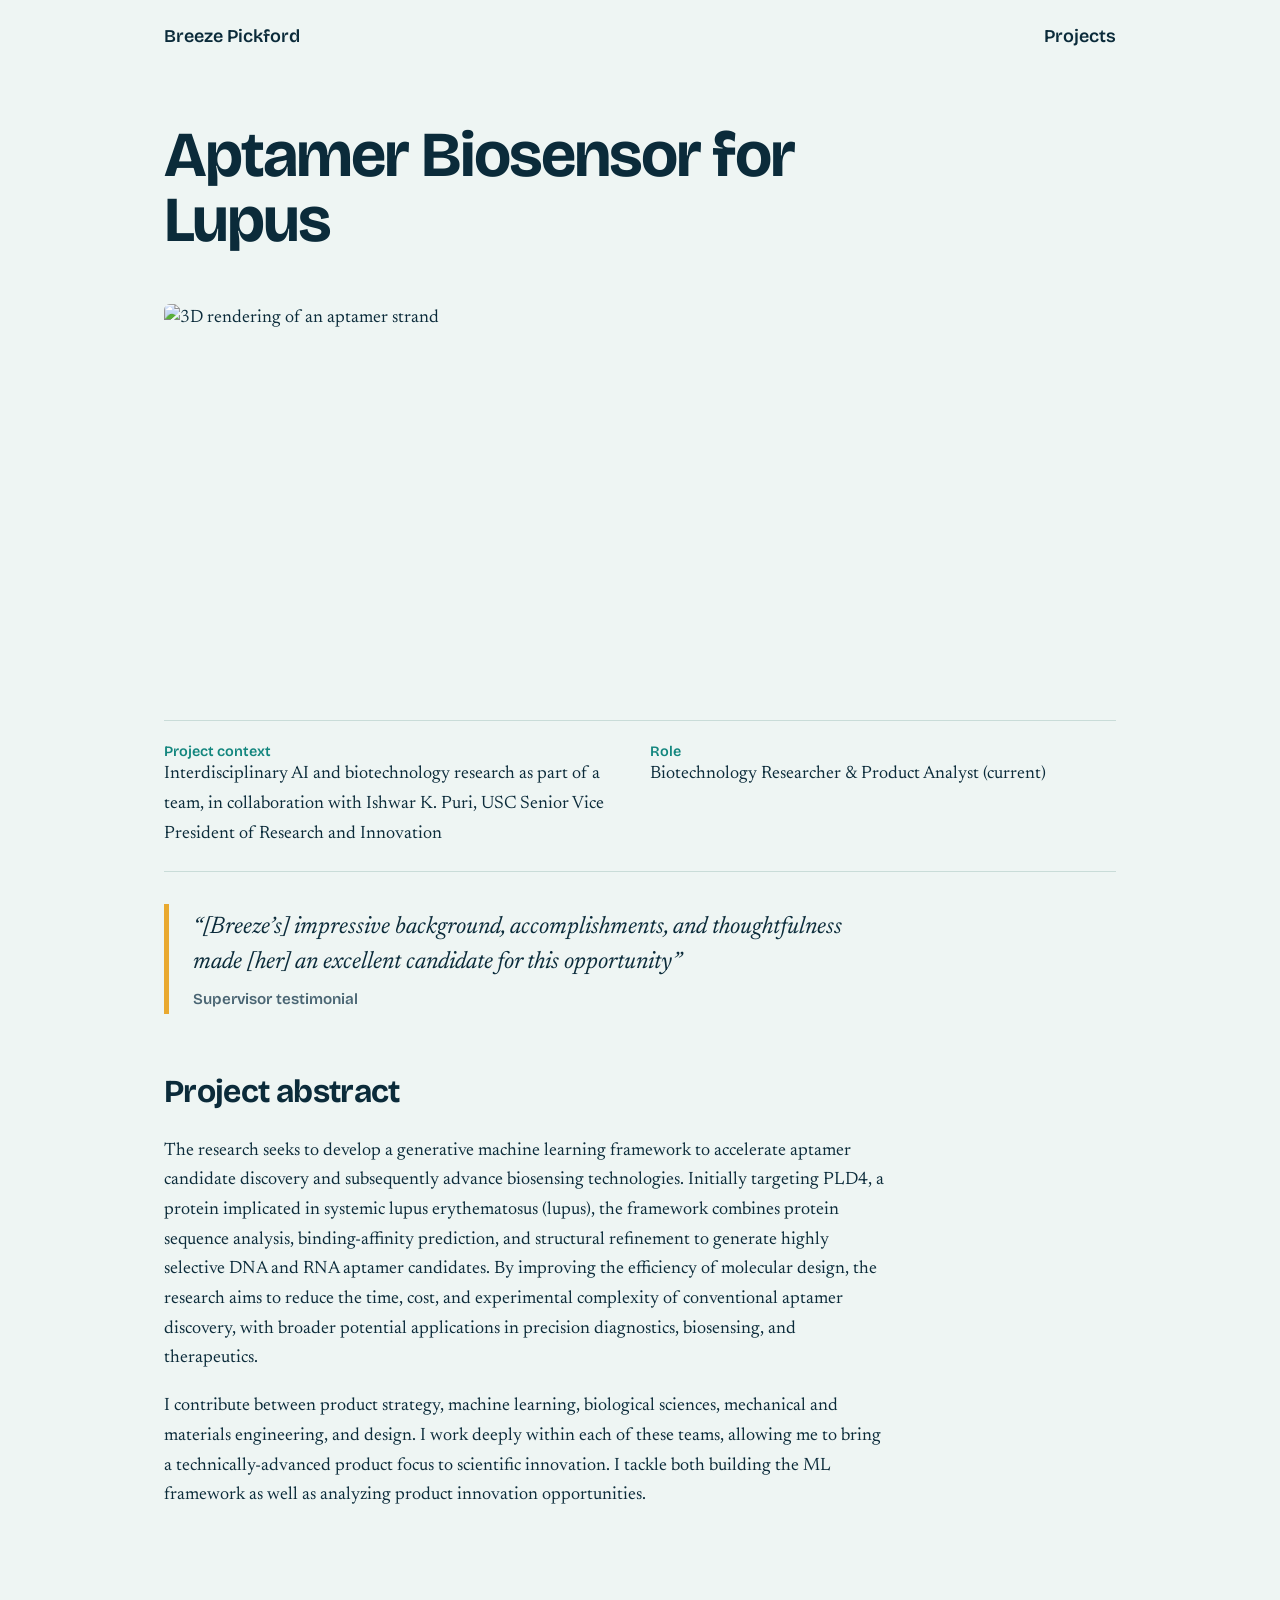
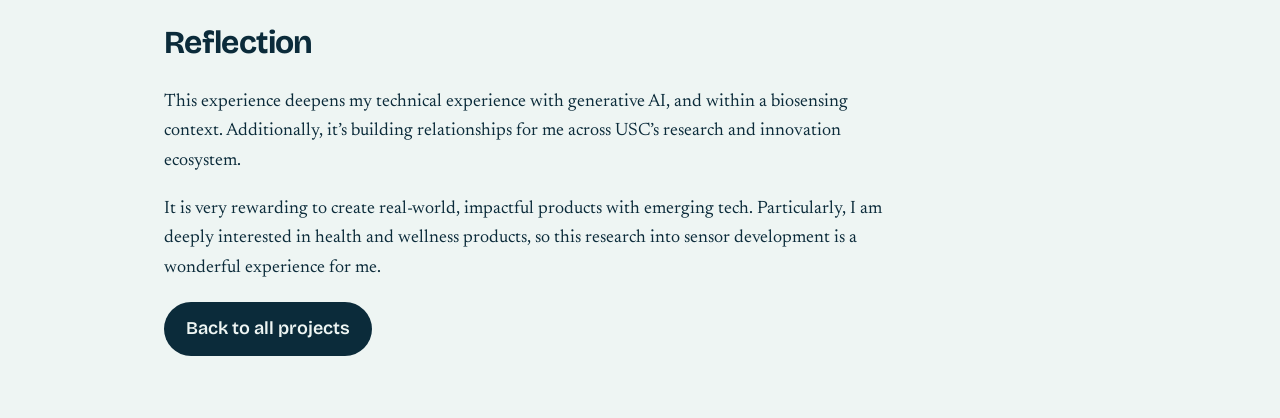
==== aptamer.html @ c0ec88a8 "Create aptamer.html" ====
<!DOCTYPE html>
<html lang="en"><head><meta charset="utf-8"><title>Aptamer Biosensor for Lupus — Breeze Pickford</title>
<meta name="viewport" content="width=device-width,initial-scale=1">
<meta name="description" content="Interdisciplinary AI and biotechnology research: a generative machine learning framework to accelerate aptamer discovery for biosensing, starting with a lupus-linked protein.">
<link rel="preconnect" href="https://fonts.googleapis.com"><link rel="preconnect" href="https://fonts.gstatic.com" crossorigin>
<link href="https://fonts.googleapis.com/css2?family=Bricolage+Grotesque:wght@500;600;800&family=Newsreader:ital,wght@0,400;0,600;1,400&display=swap" rel="stylesheet">
<link rel="stylesheet" href="style.css"></head><body>
<div class="wrap">
<nav class="nav"><a href="index.html">Breeze Pickford</a><span><a href="index.html#projects">Projects</a></span></nav>
<main>
<header class="phead"><h1>Aptamer Biosensor for Lupus</h1></header>
<figure class="banner"><img src="images/aptamer-banner.jpg" alt="3D rendering of an aptamer strand"></figure>

<div class="facts">
<div><b>Project context</b>Interdisciplinary AI and biotechnology research as part of a team, in collaboration with Ishwar K. Puri, USC Senior Vice President of Research and Innovation</div>
<div><b>Role</b>Biotechnology Researcher &amp; Product Analyst (current)</div></div>

<blockquote class="quote"><p>“[Breeze’s] impressive background, accomplishments, and thoughtfulness made [her] an excellent candidate for this opportunity”</p><cite>Supervisor testimonial</cite></blockquote>

<section class="sec"><h2>Project abstract</h2>
<p>The research seeks to develop a generative machine learning framework to accelerate aptamer candidate discovery and subsequently advance biosensing technologies. Initially targeting PLD4, a protein implicated in systemic lupus erythematosus (lupus), the framework combines protein sequence analysis, binding-affinity prediction, and structural refinement to generate highly selective DNA and RNA aptamer candidates. By improving the efficiency of molecular design, the research aims to reduce the time, cost, and experimental complexity of conventional aptamer discovery, with broader potential applications in precision diagnostics, biosensing, and therapeutics.</p>
<p>I contribute between product strategy, machine learning, biological sciences, mechanical and materials engineering, and design. I work deeply within each of these teams, allowing me to bring a technically-advanced product focus to scientific innovation. I tackle both building the ML framework as well as analyzing product innovation opportunities.</p></section>

<section class="sec"><h2>Reflection</h2>
<p>This experience deepens my technical experience with generative AI, and within a biosensing context. Additionally, it’s building relationships for me across USC’s research and innovation ecosystem.</p>
<p>It is very rewarding to create real-world, impactful products with emerging tech. Particularly, I am deeply interested in health and wellness products, so this research into sensor development is a wonderful experience for me.</p>
<p><a class="btn" href="index.html#projects">Back to all projects</a></p></section>
</main>
</div></body></html>
---- style.css ----
:root{--bg:#eef5f3;--ink:#0b2b3a;--mute:#4a6573;--card:#fff;--line:#c9dcd8;--sea:#13867e;--sun:#e9a92f}
@media(prefers-color-scheme:dark){:root{--bg:#08202c;--ink:#e6f1ee;--mute:#9bb5b9;--card:#0d2c3a;--line:#1e4352;--sea:#4cc5b9;--sun:#f2b441}}
*{box-sizing:border-box}html{scroll-behavior:smooth}
body{margin:0;background:var(--bg);color:var(--ink);font:18px/1.65 "Newsreader",Georgia,serif}
h1,h2,h3,.nav,.tag,.btn{font-family:"Bricolage Grotesque",system-ui,sans-serif}
a{color:var(--sea)}a:focus-visible,.card:focus-visible{outline:3px solid var(--sun);outline-offset:3px}
.wrap{max-width:1000px;margin:0 auto;padding:0 24px}
.nav{display:flex;justify-content:space-between;padding:22px 0;font-weight:600}
.nav a{color:var(--ink);text-decoration:none;margin-left:22px}.nav a:first-child{margin:0}
.hero{padding:56px 0 24px}
h1{font-size:clamp(2.6rem,7vw,5rem);line-height:1.02;letter-spacing:-.03em;margin:0 0 20px;max-width:14ch}
.lede{font-size:1.3rem;max-width:56ch;color:var(--mute)}
.wave{width:100%;height:90px;margin-top:28px}
.wave path{fill:none;stroke:var(--sea);stroke-width:3;stroke-linecap:round;stroke-dasharray:1600;stroke-dashoffset:1600;animation:draw 2.6s ease-out forwards}
@keyframes draw{to{stroke-dashoffset:0}}
@media(prefers-reduced-motion:reduce){.wave path{animation:none;stroke-dashoffset:0}}
.about{display:grid;grid-template-columns:1fr 1fr;gap:40px;padding:48px 0;border-top:1px solid var(--line)}
.about p{margin:0 0 1em}
h2{font-size:2rem;letter-spacing:-.02em;margin:0 0 20px}
.projects{padding:48px 0 80px;border-top:1px solid var(--line)}
.grid{display:grid;grid-template-columns:repeat(auto-fit,minmax(280px,1fr));gap:20px}
.card{display:block;background:var(--card);border:1px solid var(--line);border-radius:6px;padding:26px;color:inherit;text-decoration:none;transition:transform .2s,border-color .2s}
.card:hover{transform:translateY(-3px);border-color:var(--sea)}
.card h3{font-size:1.4rem;margin:0 0 8px;line-height:1.2}.card p{margin:0 0 14px;color:var(--mute);font-size:1rem}
.tag{font-size:.85rem;color:var(--sea);font-weight:600}
.pill{display:inline-block;border:1px solid var(--line);border-radius:99px;padding:2px 12px;margin:0 6px 8px 0;font:600 .85rem "Bricolage Grotesque",sans-serif}
.ph{background:color-mix(in srgb,var(--sun) 30%,transparent);padding:0 4px;border-radius:3px}
.phead{padding:48px 0 32px}.phead h1{max-width:20ch;font-size:clamp(2.2rem,5.5vw,4rem)}
.facts{display:grid;grid-template-columns:repeat(auto-fit,minmax(180px,1fr));gap:20px;border-top:1px solid var(--line);border-bottom:1px solid var(--line);padding:22px 0;margin-bottom:8px}
.facts b{display:block;font:600 .9rem "Bricolage Grotesque",sans-serif;color:var(--sea)}
.sec{padding:44px 0;max-width:720px}.sec h2{margin-bottom:14px}
.box{background:var(--card);border:1px solid var(--line);border-left:5px solid var(--sea);border-radius:6px;padding:20px 24px;margin:0 0 16px}
.box h3{margin:0 0 6px;font-size:1.15rem}.box p{margin:0}
.btn{display:inline-block;background:var(--ink);color:var(--bg);padding:12px 22px;border-radius:99px;text-decoration:none;font-weight:600}
footer{border-top:1px solid var(--line);padding:32px 0 48px;color:var(--mute);font-size:1rem}
@media(max-width:700px){.about{grid-template-columns:1fr}body{font-size:17px}}
.img{aspect-ratio:16/10;display:grid;place-items:center;text-align:center;padding:16px;border:2px dashed var(--line);border-radius:6px;background:color-mix(in srgb,var(--sea) 8%,var(--card));color:var(--mute);font:600 .9rem "Bricolage Grotesque",sans-serif}
img.img{display:block;width:100%;height:auto;object-fit:cover;border:0;padding:0}
.card .img{aspect-ratio:3/2;margin:-26px -26px 18px;border-radius:6px 6px 0 0;width:calc(100% + 52px);max-width:none}.card .tag{display:block;margin-bottom:4px}
.portrait{aspect-ratio:4/5;max-width:300px;margin-bottom:20px}
.hero-img{aspect-ratio:21/9;margin:8px 0 8px}
.gallery{display:grid;grid-template-columns:repeat(auto-fit,minmax(260px,1fr));gap:16px;padding:16px 0 8px}
.gallery figure{margin:0}.gallery figcaption{font-size:.9rem;color:var(--mute);margin-top:6px}
.more{font:600 .95rem "Bricolage Grotesque",sans-serif;color:var(--sea)}
.stats{display:grid;grid-template-columns:repeat(auto-fit,minmax(150px,1fr));gap:16px;margin:20px 0}
.stats div{border-top:3px solid var(--sea);padding-top:8px;font:500 .95rem "Bricolage Grotesque",sans-serif;color:var(--mute)}
.stats b{display:block;font-size:2.2rem;line-height:1.1;color:var(--ink)}
.herogrid{display:grid;grid-template-columns:260px 1fr;gap:44px;align-items:center}
.herogrid img.img{aspect-ratio:4/5;margin:0}
.herogrid h1{margin-top:0}
.about{align-items:stretch}
.colL{display:flex;flex-direction:column}
.colL img.img{flex:1 1 0;min-height:360px;aspect-ratio:auto;margin-bottom:22px}
.about h3{font-size:1.3rem;margin:0 0 8px;letter-spacing:-.01em}
.drive img.img{aspect-ratio:16/9;margin-bottom:14px}
.drive+.drive{margin-top:26px}
.drive p{margin:0}
@media(max-width:700px){.herogrid{grid-template-columns:1fr;gap:24px}.herogrid img.img{max-width:240px}.colL img.img{flex:none;aspect-ratio:4/5;min-height:0}}

/* shared case-study styles */
.cols3{display:grid;grid-template-columns:repeat(auto-fit,minmax(220px,1fr));gap:16px;margin:20px 0}
.cols3 .box{margin:0}
.big{font:800 2.4rem/1 "Bricolage Grotesque",sans-serif;color:var(--sea);display:block;margin-bottom:6px}
.sec.wide{max-width:none}.sec.wide>p,.sec.wide>h2{max-width:720px}
.bars{margin:18px 0;max-width:760px}
.row{display:grid;grid-template-columns:170px 1fr 70px;gap:12px;align-items:center;margin:8px 0;font:500 .95rem "Bricolage Grotesque",sans-serif}
.track{background:color-mix(in srgb,var(--sea) 14%,transparent);border-radius:4px;height:18px}
.fill{height:100%;background:var(--sea);border-radius:4px;min-width:3px}
.row b{text-align:right}
.tbl{overflow-x:auto;margin:18px 0}table{border-collapse:collapse;width:100%;min-width:560px;font:500 .95rem "Bricolage Grotesque",sans-serif}
th,td{padding:10px 12px;text-align:right;border-bottom:1px solid var(--line)}th:first-child,td:first-child{text-align:left}th{color:var(--sea)}
.tl{list-style:none;padding:0;margin:18px 0;border-left:3px solid var(--sea);max-width:720px}
.tl li{padding:0 0 18px 20px;position:relative}.tl li:before{content:"";position:absolute;left:-9px;top:8px;width:15px;height:15px;border-radius:50%;background:var(--sun)}
.tl b{font-family:"Bricolage Grotesque",sans-serif}
figure.shot{margin:22px 0}figure.shot figcaption{font-size:.9rem;color:var(--mute);margin-top:6px}
.two{display:grid;grid-template-columns:1fr 1fr;gap:28px;align-items:start}
@media(max-width:700px){.two{grid-template-columns:1fr}.row{grid-template-columns:110px 1fr 56px}}
tr.best td{font-weight:700;color:var(--sea)}
.note{font-size:.95rem;color:var(--mute)}

/* ---- home page redesign ---- */
.home-hero{display:grid;grid-template-columns:280px 1fr;gap:48px;align-items:center;padding:48px 0 40px}
.home-hero .headshot{display:block;width:100%;aspect-ratio:4/5;object-fit:cover;border-radius:6px}
.home-hero h1{max-width:none;font-size:clamp(2.8rem,7vw,5rem);margin:0 0 6px}
.role{font:600 clamp(1.3rem,3vw,1.8rem)/1.2 "Bricolage Grotesque",system-ui,sans-serif;color:var(--sea);margin:0 0 18px}
.home-hero .lede{margin:0 0 26px}
.hero-links{display:flex;flex-wrap:wrap;align-items:center;gap:14px;font:600 1rem "Bricolage Grotesque",system-ui,sans-serif}
.hero-links .sep{color:var(--line)}
.hero-links .btn.alt{background:transparent;color:var(--ink);border:2px solid var(--ink);padding:10px 20px}

.projects{border-top:1px solid var(--line)}
.projects .card .img{object-fit:cover}

.offclock{display:grid;grid-template-columns:1.1fr 1fr;gap:44px;align-items:center;padding:56px 0 80px;border-top:1px solid var(--line)}
.offclock img{display:block;width:100%;height:auto;aspect-ratio:3/2;object-fit:cover;border-radius:6px}
.offclock h2{margin-bottom:14px}
.offclock p{margin:0;max-width:52ch}

@media(max-width:700px){
  .home-hero{grid-template-columns:1fr;gap:24px}
  .home-hero .headshot{max-width:240px}
  .offclock{grid-template-columns:1fr;gap:24px}
}

/* ---- turtle case study ---- */
.banner{margin:0 0 8px}
.banner img{display:block;width:100%;height:auto;aspect-ratio:21/9;object-fit:cover;border-radius:6px}
.quote{margin:32px 0 8px;padding:6px 0 6px 24px;border-left:5px solid var(--sun);max-width:720px}
.quote p{margin:0;font:italic 400 1.5rem/1.45 "Newsreader",Georgia,serif}
.quote cite{display:block;margin-top:10px;font:600 .95rem "Bricolage Grotesque",sans-serif;font-style:normal;color:var(--mute)}
.split{display:grid;grid-template-columns:minmax(0,5fr) minmax(0,6fr);gap:40px;align-items:start;padding:44px 0}
.split img{display:block;width:100%;height:auto;aspect-ratio:4/5;object-fit:cover;border-radius:6px}
.split h2{margin-bottom:14px}.split p{margin:0 0 1em}
@media(max-width:700px){.split{grid-template-columns:1fr;gap:24px}.split img{aspect-ratio:3/2}}
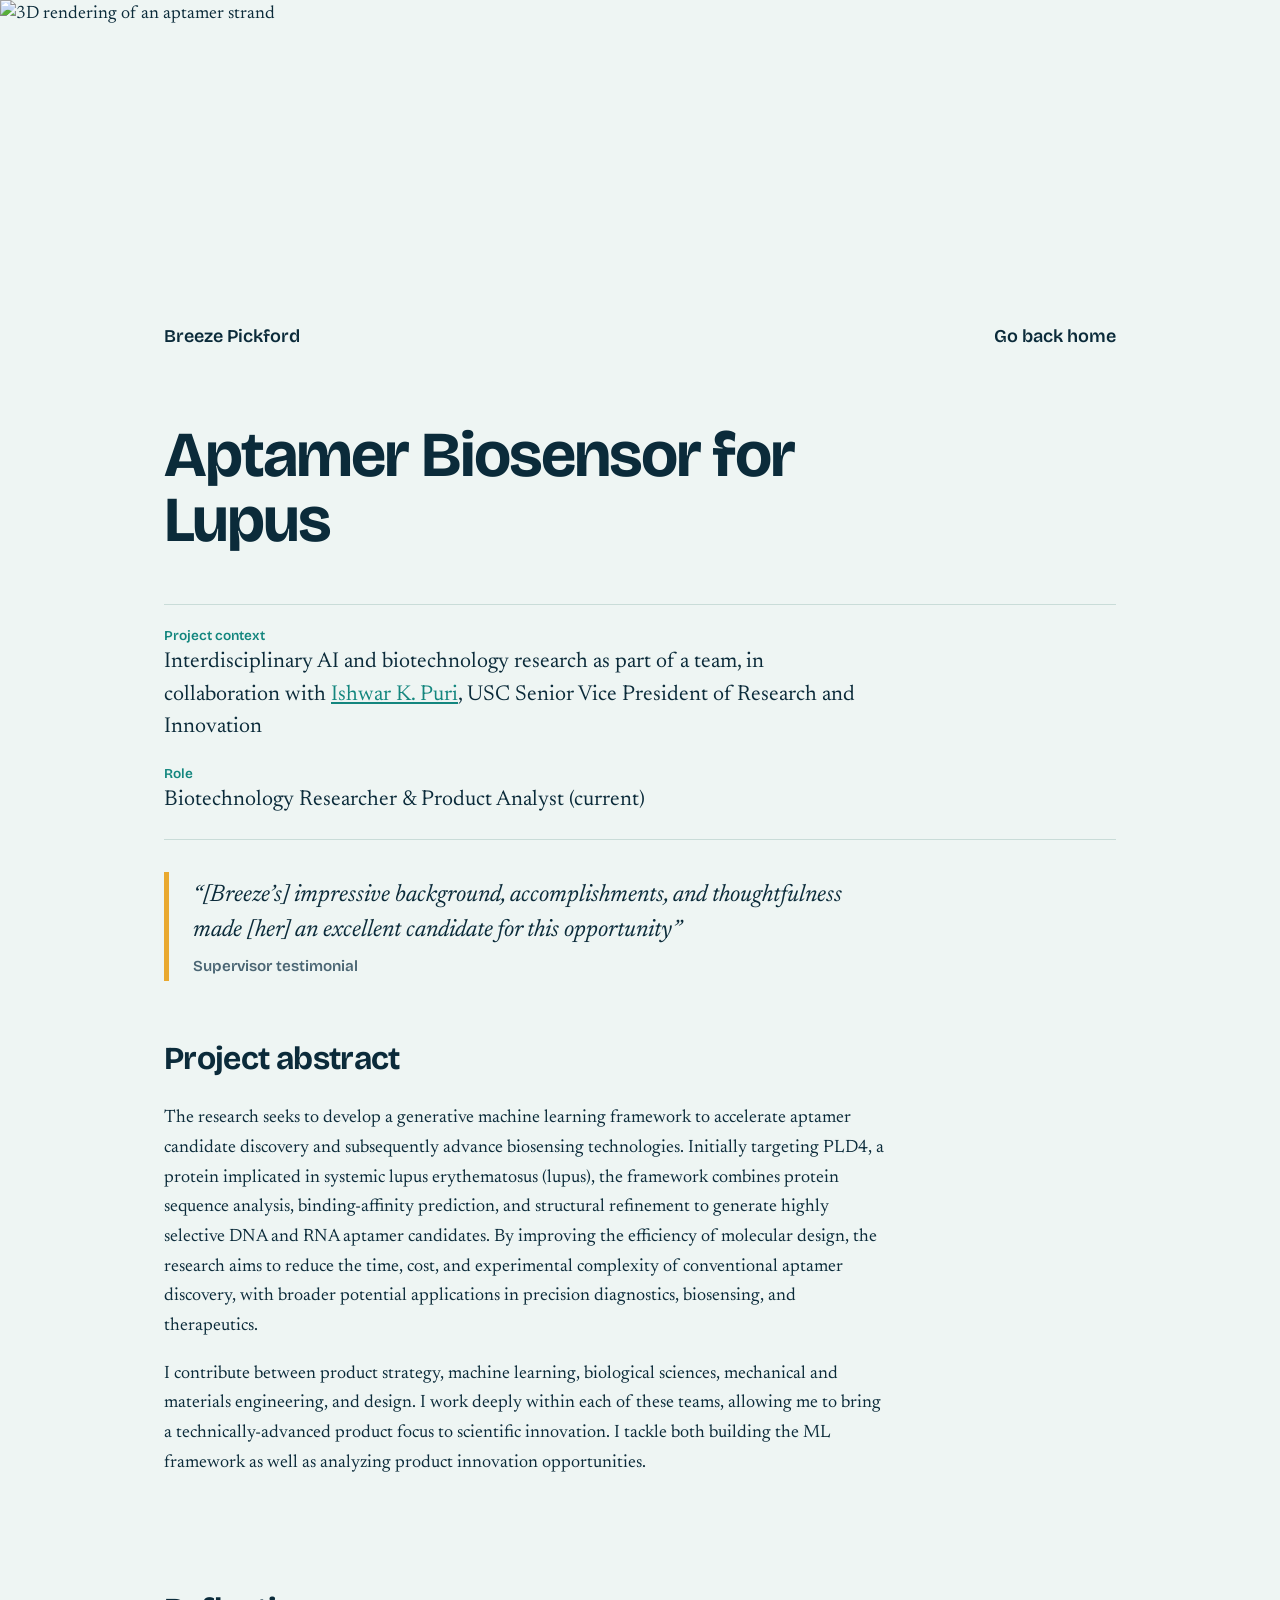
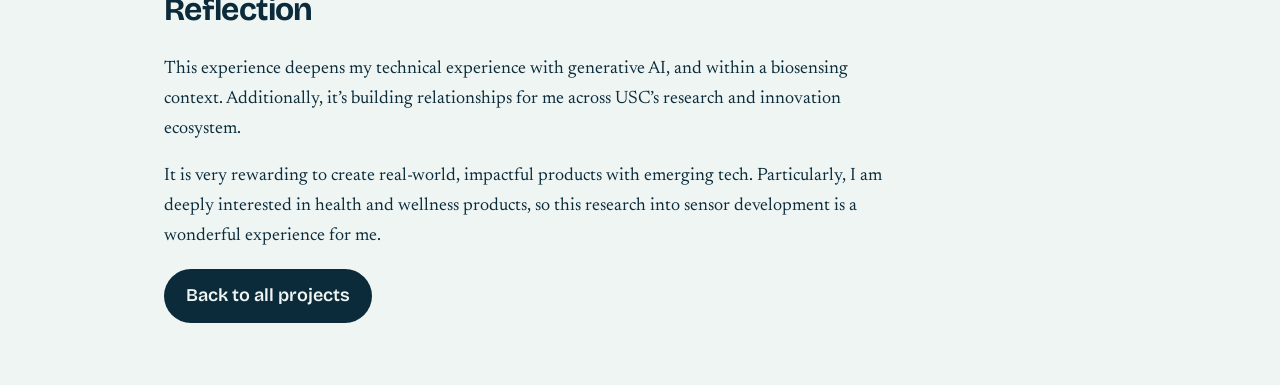
==== commit 7d476fb1: "v_11_@2_26_7pm" ====
--- a/aptamer.html
+++ b/aptamer.html
@@ -5,14 +5,14 @@
 <link rel="preconnect" href="https://fonts.googleapis.com"><link rel="preconnect" href="https://fonts.gstatic.com" crossorigin>
 <link href="https://fonts.googleapis.com/css2?family=Bricolage+Grotesque:wght@500;600;800&family=Newsreader:ital,wght@0,400;0,600;1,400&display=swap" rel="stylesheet">
 <link rel="stylesheet" href="style.css"></head><body>
+<figure class="banner"><img src="images/aptamer-banner.jpg" alt="3D rendering of an aptamer strand"></figure>
 <div class="wrap">
-<nav class="nav"><a href="index.html">Breeze Pickford</a><span><a href="index.html#projects">Projects</a></span></nav>
+<nav class="nav"><a href="index.html">Breeze Pickford</a><span><a href="index.html">Go back home</a></span></nav>
 <main>
 <header class="phead"><h1>Aptamer Biosensor for Lupus</h1></header>
-<figure class="banner"><img src="images/aptamer-banner.jpg" alt="3D rendering of an aptamer strand"></figure>
 
 <div class="facts">
-<div><b>Project context</b>Interdisciplinary AI and biotechnology research as part of a team, in collaboration with Ishwar K. Puri, USC Senior Vice President of Research and Innovation</div>
+<div><b>Project context</b>Interdisciplinary AI and biotechnology research as part of a team, in collaboration with <a href="https://en.wikipedia.org/wiki/Ishwar_Puri">Ishwar K. Puri</a>, USC Senior Vice President of Research and Innovation</div>
 <div><b>Role</b>Biotechnology Researcher &amp; Product Analyst (current)</div></div>
 
 <blockquote class="quote"><p>“[Breeze’s] impressive background, accomplishments, and thoughtfulness made [her] an excellent candidate for this opportunity”</p><cite>Supervisor testimonial</cite></blockquote>
--- a/style.css
+++ b/style.css
@@ -17,7 +17,7 @@
 .about{display:grid;grid-template-columns:1fr 1fr;gap:40px;padding:48px 0;border-top:1px solid var(--line)}
 .about p{margin:0 0 1em}
 h2{font-size:2rem;letter-spacing:-.02em;margin:0 0 20px}
-.projects{padding:48px 0 80px;border-top:1px solid var(--line)}
+.projects{padding:24px 0 56px}
 .grid{display:grid;grid-template-columns:repeat(auto-fit,minmax(280px,1fr));gap:20px}
 .card{display:block;background:var(--card);border:1px solid var(--line);border-radius:6px;padding:26px;color:inherit;text-decoration:none;transition:transform .2s,border-color .2s}
 .card:hover{transform:translateY(-3px);border-color:var(--sea)}
@@ -88,10 +88,9 @@
 .hero-links .sep{color:var(--line)}
 .hero-links .btn.alt{background:transparent;color:var(--ink);border:2px solid var(--ink);padding:10px 20px}
 
-.projects{border-top:1px solid var(--line)}
 .projects .card .img{object-fit:cover}
 
-.offclock{display:grid;grid-template-columns:1.1fr 1fr;gap:44px;align-items:center;padding:56px 0 80px;border-top:1px solid var(--line)}
+.offclock{display:grid;grid-template-columns:1.1fr 1fr;gap:44px;align-items:center;padding:56px 0 80px}
 .offclock img{display:block;width:100%;height:auto;aspect-ratio:3/2;object-fit:cover;border-radius:6px}
 .offclock h2{margin-bottom:14px}
 .offclock p{margin:0;max-width:52ch}
@@ -112,3 +111,24 @@
 .split img{display:block;width:100%;height:auto;aspect-ratio:4/5;object-fit:cover;border-radius:6px}
 .split h2{margin-bottom:14px}.split p{margin:0 0 1em}
 @media(max-width:700px){.split{grid-template-columns:1fr;gap:24px}.split img{aspect-ratio:3/2}}
+
+/* ---- project links ---- */
+.doc-links{display:flex;flex-wrap:wrap;gap:12px;margin:18px 0 0}
+.doc-links .btn{padding:11px 20px}
+.doc-links .btn.alt{background:transparent;color:var(--ink);border:2px solid var(--ink);padding:9px 18px}
+
+/* ---- compact home cards ---- */
+.projects h2{font-size:1.7rem;margin-bottom:14px}
+.card{padding:18px}
+.card .img{aspect-ratio:16/7;margin:-18px -18px 12px;width:calc(100% + 36px)}
+.card h3{font-size:1.15rem;margin:0 0 6px}
+.card p{font-size:.92rem;line-height:1.45;margin:0}
+
+/* ---- project pages: full-width top banner + stacked key facts ---- */
+body>.banner{margin:0}
+body>.banner img{aspect-ratio:auto;height:clamp(150px,26vw,300px);border-radius:0}
+.facts{grid-template-columns:1fr;gap:22px}
+.facts>div{font-size:1.35rem;line-height:1.5;max-width:720px}
+.facts b{font-size:.85rem;margin-bottom:2px}
+.facts .grade{display:inline-block;justify-self:start;background:var(--sun);color:#0b2b3a;padding:10px 20px;border-radius:10px;font:800 1.6rem/1.2 "Bricolage Grotesque",system-ui,sans-serif}
+.facts .grade b{color:#0b2b3a;font-size:.85rem;font-weight:600}
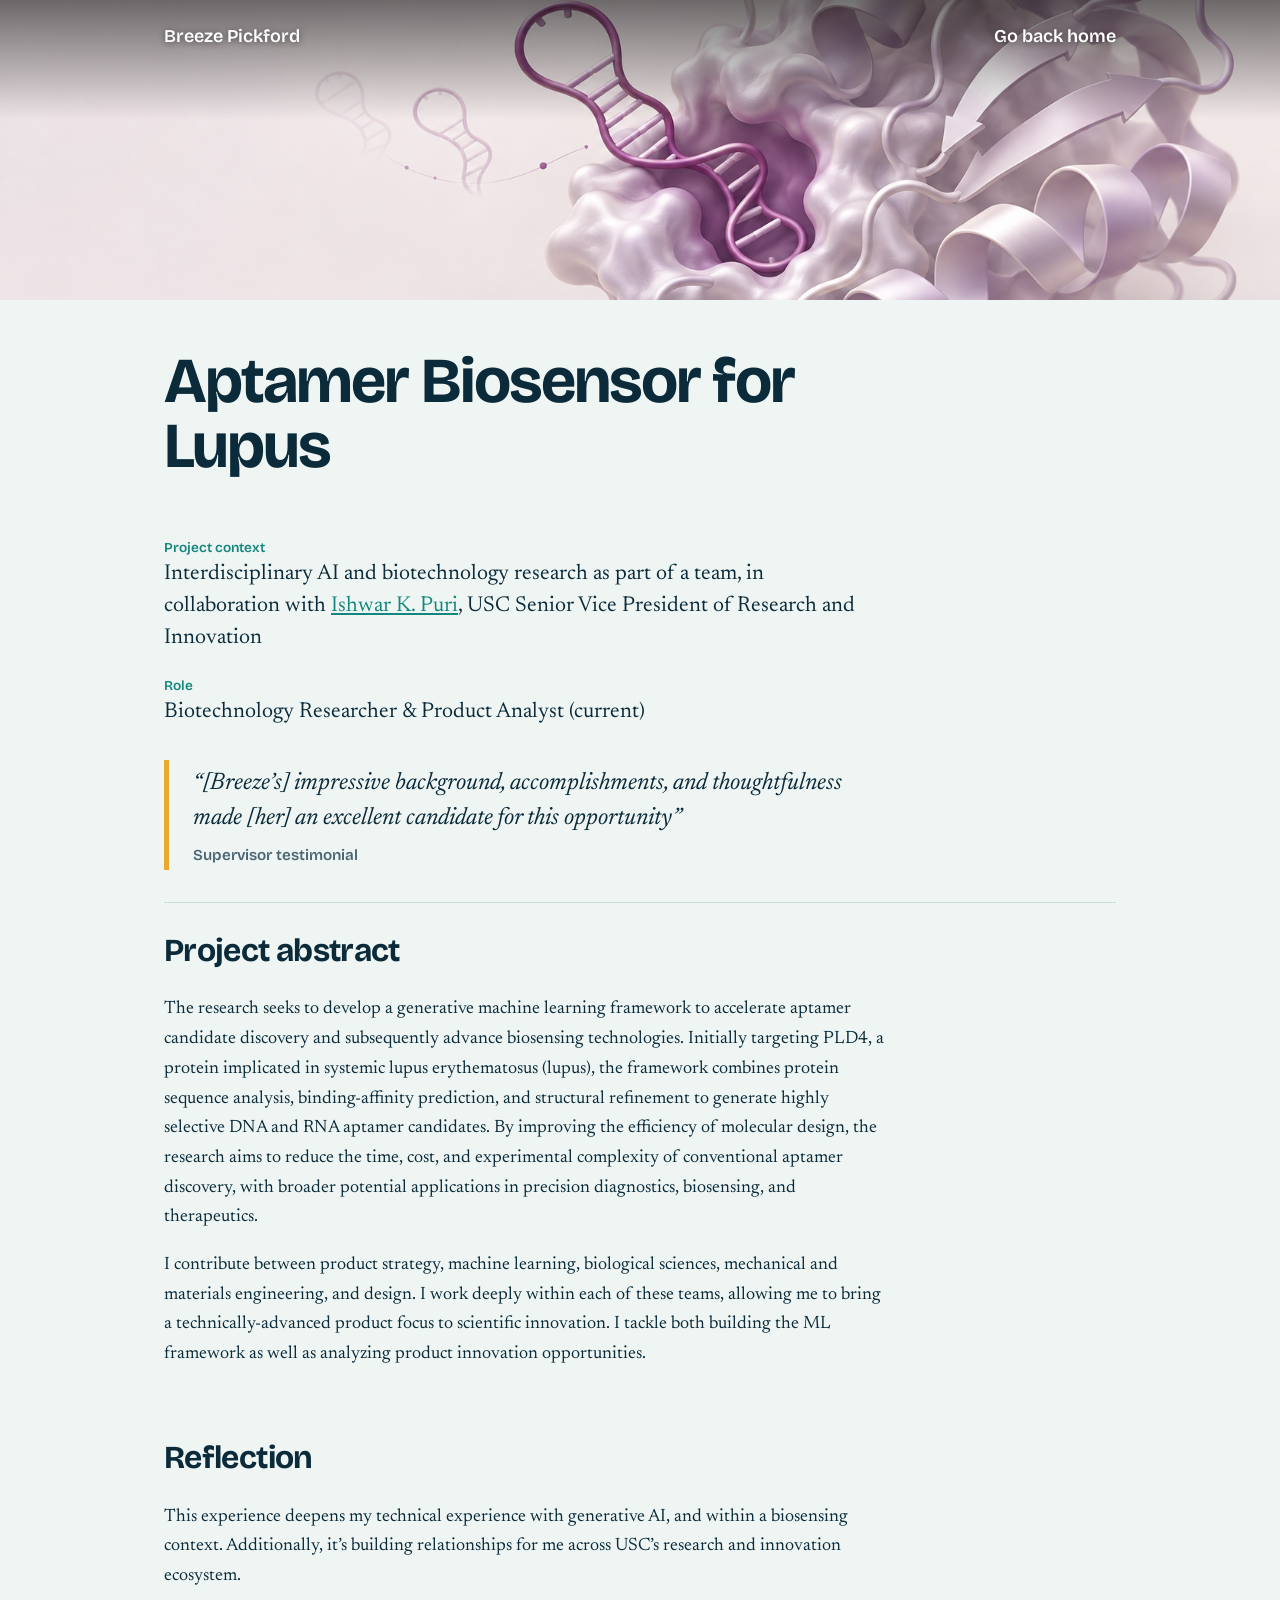
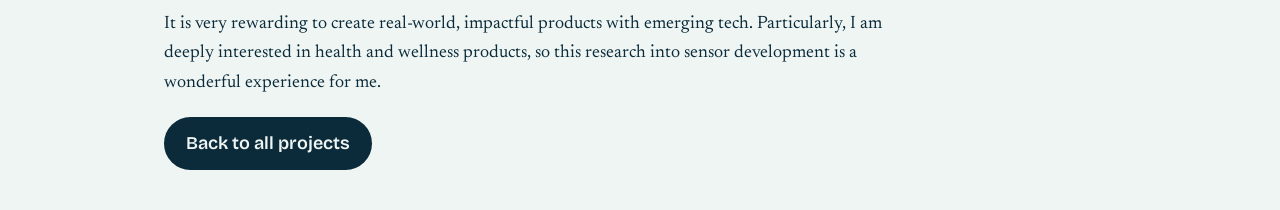
==== commit 70d5fdf1: "smaller gaps, buttons on top of banners, centering etc" ====
--- a/aptamer.html
+++ b/aptamer.html
@@ -16,6 +16,7 @@
 <div><b>Role</b>Biotechnology Researcher &amp; Product Analyst (current)</div></div>
 
 <blockquote class="quote"><p>“[Breeze’s] impressive background, accomplishments, and thoughtfulness made [her] an excellent candidate for this opportunity”</p><cite>Supervisor testimonial</cite></blockquote>
+<hr class="rule">
 
 <section class="sec"><h2>Project abstract</h2>
 <p>The research seeks to develop a generative machine learning framework to accelerate aptamer candidate discovery and subsequently advance biosensing technologies. Initially targeting PLD4, a protein implicated in systemic lupus erythematosus (lupus), the framework combines protein sequence analysis, binding-affinity prediction, and structural refinement to generate highly selective DNA and RNA aptamer candidates. By improving the efficiency of molecular design, the research aims to reduce the time, cost, and experimental complexity of conventional aptamer discovery, with broader potential applications in precision diagnostics, biosensing, and therapeutics.</p>
--- a/style.css
+++ b/style.css
@@ -17,7 +17,7 @@
 .about{display:grid;grid-template-columns:1fr 1fr;gap:40px;padding:48px 0;border-top:1px solid var(--line)}
 .about p{margin:0 0 1em}
 h2{font-size:2rem;letter-spacing:-.02em;margin:0 0 20px}
-.projects{padding:24px 0 56px}
+.projects{padding:8px 0 56px}
 .grid{display:grid;grid-template-columns:repeat(auto-fit,minmax(280px,1fr));gap:20px}
 .card{display:block;background:var(--card);border:1px solid var(--line);border-radius:6px;padding:26px;color:inherit;text-decoration:none;transition:transform .2s,border-color .2s}
 .card:hover{transform:translateY(-3px);border-color:var(--sea)}
@@ -28,7 +28,7 @@
 .phead{padding:48px 0 32px}.phead h1{max-width:20ch;font-size:clamp(2.2rem,5.5vw,4rem)}
 .facts{display:grid;grid-template-columns:repeat(auto-fit,minmax(180px,1fr));gap:20px;border-top:1px solid var(--line);border-bottom:1px solid var(--line);padding:22px 0;margin-bottom:8px}
 .facts b{display:block;font:600 .9rem "Bricolage Grotesque",sans-serif;color:var(--sea)}
-.sec{padding:44px 0;max-width:720px}.sec h2{margin-bottom:14px}
+.sec{padding:22px 0;max-width:720px}.sec h2{margin-bottom:14px}
 .box{background:var(--card);border:1px solid var(--line);border-left:5px solid var(--sea);border-radius:6px;padding:20px 24px;margin:0 0 16px}
 .box h3{margin:0 0 6px;font-size:1.15rem}.box p{margin:0}
 .btn{display:inline-block;background:var(--ink);color:var(--bg);padding:12px 22px;border-radius:99px;text-decoration:none;font-weight:600}
@@ -79,7 +79,7 @@
 .note{font-size:.95rem;color:var(--mute)}
 
 /* ---- home page redesign ---- */
-.home-hero{display:grid;grid-template-columns:280px 1fr;gap:48px;align-items:center;padding:48px 0 40px}
+.home-hero{display:grid;grid-template-columns:280px 1fr;gap:48px;align-items:center;padding:48px 0 16px}
 .home-hero .headshot{display:block;width:100%;aspect-ratio:4/5;object-fit:cover;border-radius:6px}
 .home-hero h1{max-width:none;font-size:clamp(2.8rem,7vw,5rem);margin:0 0 6px}
 .role{font:600 clamp(1.3rem,3vw,1.8rem)/1.2 "Bricolage Grotesque",system-ui,sans-serif;color:var(--sea);margin:0 0 18px}
@@ -107,7 +107,7 @@
 .quote{margin:32px 0 8px;padding:6px 0 6px 24px;border-left:5px solid var(--sun);max-width:720px}
 .quote p{margin:0;font:italic 400 1.5rem/1.45 "Newsreader",Georgia,serif}
 .quote cite{display:block;margin-top:10px;font:600 .95rem "Bricolage Grotesque",sans-serif;font-style:normal;color:var(--mute)}
-.split{display:grid;grid-template-columns:minmax(0,5fr) minmax(0,6fr);gap:40px;align-items:start;padding:44px 0}
+.split{display:grid;grid-template-columns:minmax(0,5fr) minmax(0,6fr);gap:40px;align-items:start;padding:24px 0}
 .split img{display:block;width:100%;height:auto;aspect-ratio:4/5;object-fit:cover;border-radius:6px}
 .split h2{margin-bottom:14px}.split p{margin:0 0 1em}
 @media(max-width:700px){.split{grid-template-columns:1fr;gap:24px}.split img{aspect-ratio:3/2}}
@@ -120,7 +120,7 @@
 /* ---- compact home cards ---- */
 .projects h2{font-size:1.7rem;margin-bottom:14px}
 .card{padding:18px}
-.card .img{aspect-ratio:16/7;margin:-18px -18px 12px;width:calc(100% + 36px)}
+.card .img{aspect-ratio:16/6;margin:-18px -18px 12px;width:calc(100% + 36px)}
 .card h3{font-size:1.15rem;margin:0 0 6px}
 .card p{font-size:.92rem;line-height:1.45;margin:0}
 
@@ -132,3 +132,15 @@
 .facts b{font-size:.85rem;margin-bottom:2px}
 .facts .grade{display:inline-block;justify-self:start;background:var(--sun);color:#0b2b3a;padding:10px 20px;border-radius:10px;font:800 1.6rem/1.2 "Bricolage Grotesque",system-ui,sans-serif}
 .facts .grade b{color:#0b2b3a;font-size:.85rem;font-weight:600}
+
+/* ---- centered "Project highlights" heading with side rules ---- */
+.projects h2{display:flex;align-items:center;justify-content:center;gap:20px;text-align:center}
+.projects h2::before,.projects h2::after{content:"";flex:1;height:1px;background:var(--line)}
+
+/* ---- project pages: one divider (below testimonial), nav over banner ---- */
+.facts{border:0;padding:8px 0 0}
+.rule{border:0;border-top:1px solid var(--line);margin:32px 0 0}
+body>.banner{position:relative}
+body>.banner::after{content:"";position:absolute;inset:0 0 auto 0;height:120px;background:linear-gradient(to bottom,rgba(0,0,0,.55),transparent);pointer-events:none}
+body>.banner~.wrap>.nav{position:absolute;top:0;left:0;right:0;max-width:1000px;margin:0 auto;padding:22px 24px;z-index:2}
+body>.banner~.wrap>.nav a{color:#fff;text-shadow:0 1px 6px rgba(0,0,0,.5)}
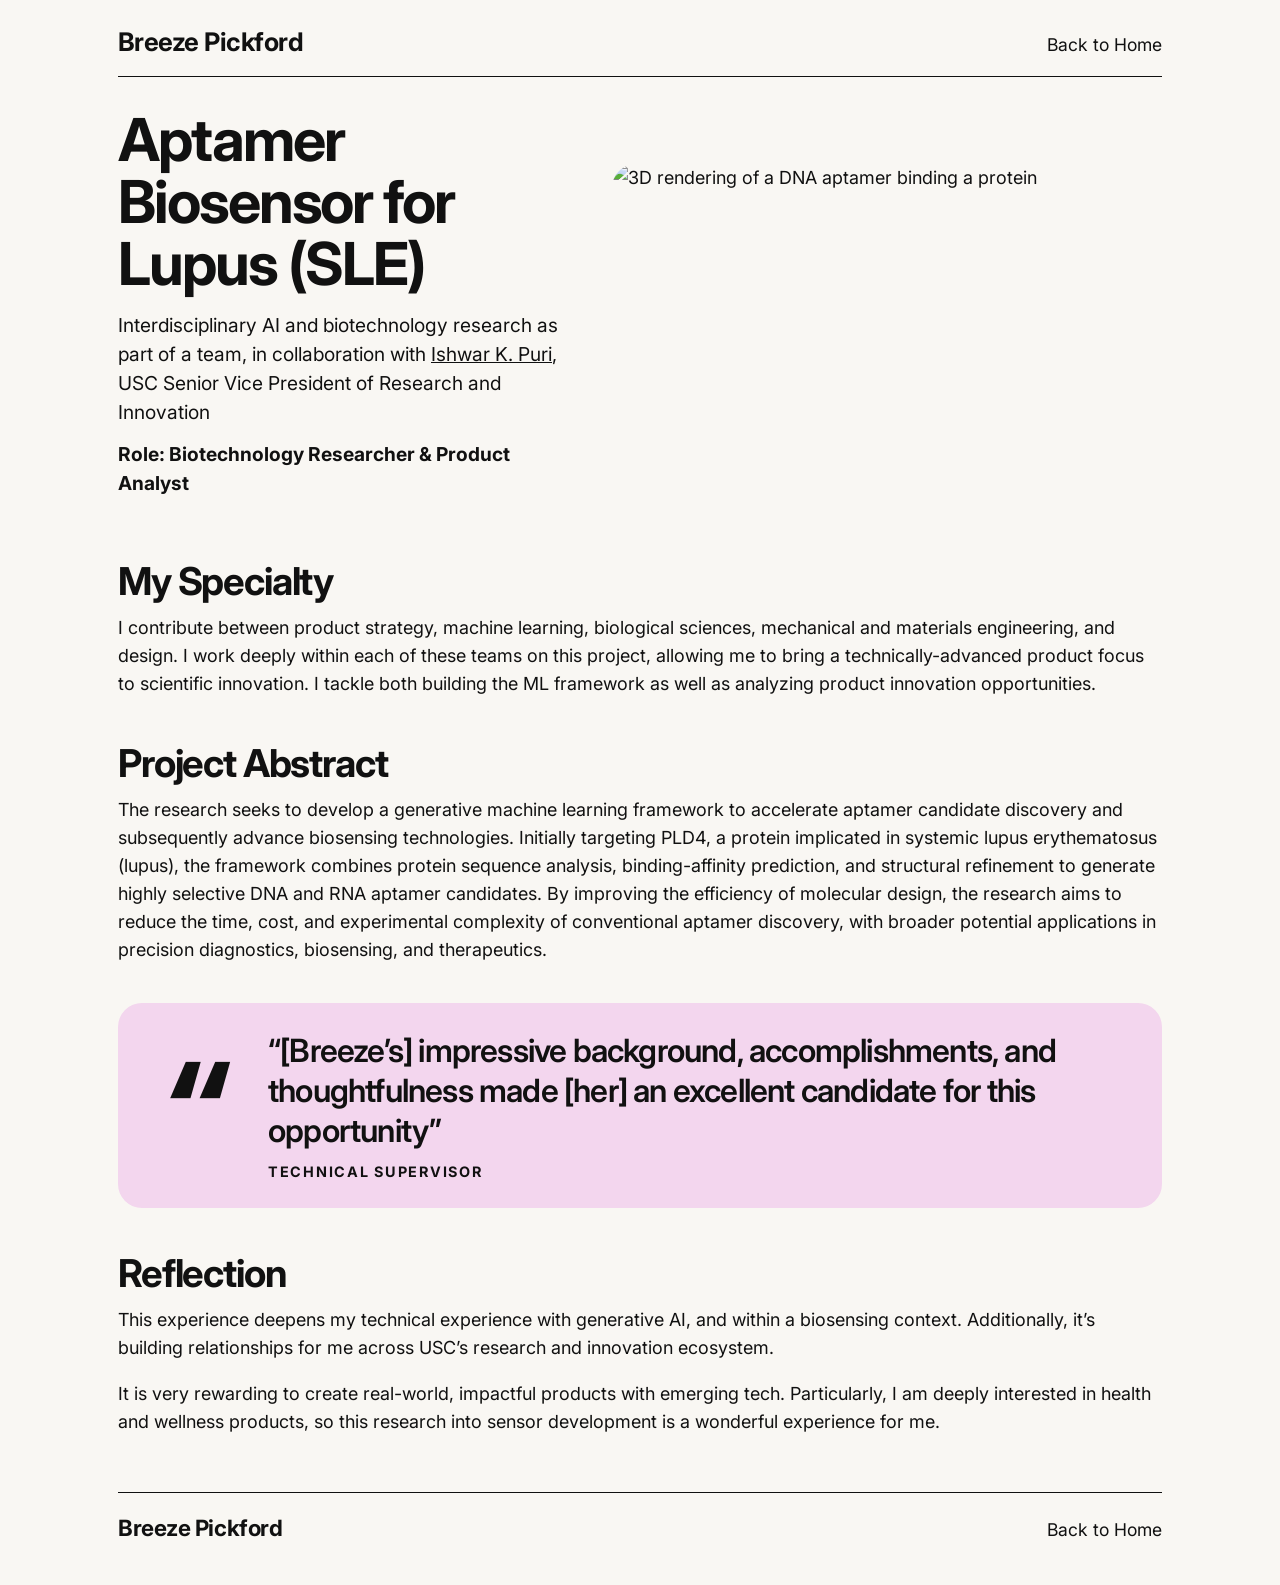
==== commit f83ba816: "New Project Page Designs // Post Figma" ====
--- a/aptamer.html
+++ b/aptamer.html
@@ -1,30 +1,31 @@
 <!DOCTYPE html>
-<html lang="en"><head><meta charset="utf-8"><title>Aptamer Biosensor for Lupus — Breeze Pickford</title>
-<meta name="viewport" content="width=device-width,initial-scale=1">
+<html lang="en"><head><title>Aptamer Biosensor for Lupus — Breeze Pickford</title>
 <meta name="description" content="Interdisciplinary AI and biotechnology research: a generative machine learning framework to accelerate aptamer discovery for biosensing, starting with a lupus-linked protein.">
+<meta charset="utf-8"><meta name="viewport" content="width=device-width,initial-scale=1">
 <link rel="preconnect" href="https://fonts.googleapis.com"><link rel="preconnect" href="https://fonts.gstatic.com" crossorigin>
-<link href="https://fonts.googleapis.com/css2?family=Bricolage+Grotesque:wght@500;600;800&family=Newsreader:ital,wght@0,400;0,600;1,400&display=swap" rel="stylesheet">
-<link rel="stylesheet" href="style.css"></head><body>
-<figure class="banner"><img src="images/aptamer-banner.jpg" alt="3D rendering of an aptamer strand"></figure>
-<div class="wrap">
-<nav class="nav"><a href="index.html">Breeze Pickford</a><span><a href="index.html">Go back home</a></span></nav>
+<link href="https://fonts.googleapis.com/css2?family=Inter:wght@400;500;600;700;800&display=swap" rel="stylesheet">
+<link rel="stylesheet" href="project.css"></head>
+<body><div class="wrap">
+<header class="bar"><a class="name" href="index.html">Breeze Pickford</a><a class="back" href="index.html">Back to Home</a></header>
 <main>
-<header class="phead"><h1>Aptamer Biosensor for Lupus</h1></header>
+<section class="hero">
+<div><h1>Aptamer Biosensor for Lupus (SLE)</h1>
+<p>Interdisciplinary AI and biotechnology research as part of a team, in collaboration with <a href="https://en.wikipedia.org/wiki/Ishwar_Puri">Ishwar K. Puri</a>, USC Senior Vice President of Research and Innovation</p>
+<p class="meta">Role: Biotechnology Researcher &amp; Product Analyst</p></div>
+<figure><img src="images/aptamer-hero.jpg" alt="3D rendering of a DNA aptamer binding a protein"></figure>
+</section>
 
-<div class="facts">
-<div><b>Project context</b>Interdisciplinary AI and biotechnology research as part of a team, in collaboration with <a href="https://en.wikipedia.org/wiki/Ishwar_Puri">Ishwar K. Puri</a>, USC Senior Vice President of Research and Innovation</div>
-<div><b>Role</b>Biotechnology Researcher &amp; Product Analyst (current)</div></div>
+<section><h2>My Specialty</h2>
+<p>I contribute between product strategy, machine learning, biological sciences, mechanical and materials engineering, and design. I work deeply within each of these teams on this project, allowing me to bring a technically-advanced product focus to scientific innovation. I tackle both building the ML framework as well as analyzing product innovation opportunities.</p></section>
 
-<blockquote class="quote"><p>“[Breeze’s] impressive background, accomplishments, and thoughtfulness made [her] an excellent candidate for this opportunity”</p><cite>Supervisor testimonial</cite></blockquote>
-<hr class="rule">
+<section><h2>Project Abstract</h2>
+<p>The research seeks to develop a generative machine learning framework to accelerate aptamer candidate discovery and subsequently advance biosensing technologies. Initially targeting PLD4, a protein implicated in systemic lupus erythematosus (lupus), the framework combines protein sequence analysis, binding-affinity prediction, and structural refinement to generate highly selective DNA and RNA aptamer candidates. By improving the efficiency of molecular design, the research aims to reduce the time, cost, and experimental complexity of conventional aptamer discovery, with broader potential applications in precision diagnostics, biosensing, and therapeutics.</p></section>
 
-<section class="sec"><h2>Project abstract</h2>
-<p>The research seeks to develop a generative machine learning framework to accelerate aptamer candidate discovery and subsequently advance biosensing technologies. Initially targeting PLD4, a protein implicated in systemic lupus erythematosus (lupus), the framework combines protein sequence analysis, binding-affinity prediction, and structural refinement to generate highly selective DNA and RNA aptamer candidates. By improving the efficiency of molecular design, the research aims to reduce the time, cost, and experimental complexity of conventional aptamer discovery, with broader potential applications in precision diagnostics, biosensing, and therapeutics.</p>
-<p>I contribute between product strategy, machine learning, biological sciences, mechanical and materials engineering, and design. I work deeply within each of these teams, allowing me to bring a technically-advanced product focus to scientific innovation. I tackle both building the ML framework as well as analyzing product innovation opportunities.</p></section>
+<blockquote class="quote pink"><div><p>“[Breeze’s] impressive background, accomplishments, and thoughtfulness made [her] an excellent candidate for this opportunity”</p><cite>Technical supervisor</cite></div></blockquote>
 
-<section class="sec"><h2>Reflection</h2>
+<section><h2>Reflection</h2>
 <p>This experience deepens my technical experience with generative AI, and within a biosensing context. Additionally, it’s building relationships for me across USC’s research and innovation ecosystem.</p>
-<p>It is very rewarding to create real-world, impactful products with emerging tech. Particularly, I am deeply interested in health and wellness products, so this research into sensor development is a wonderful experience for me.</p>
-<p><a class="btn" href="index.html#projects">Back to all projects</a></p></section>
+<p>It is very rewarding to create real-world, impactful products with emerging tech. Particularly, I am deeply interested in health and wellness products, so this research into sensor development is a wonderful experience for me.</p></section>
 </main>
+<footer class="bar foot"><a class="name" href="index.html">Breeze Pickford</a><a class="back" href="index.html">Back to Home</a></footer>
 </div></body></html>
--- a/project.css
+++ b/project.css
@@ -0,0 +1,60 @@
+/* Project case-study pages (peel, aptamer, turtle). Home page still uses style.css */
+:root{--bg:#f9f7f3;--ink:#111;--mute:#444;--yellow:#f7e2a0;--pink:#f3d6ee;--teal:#aedbd2;--teal-ink:#2a8f7e}
+*{box-sizing:border-box}
+html{scroll-behavior:smooth}
+body{margin:0;background:var(--bg);color:var(--ink);font:400 1.125rem/1.55 "Inter",system-ui,-apple-system,"Segoe UI",sans-serif;-webkit-font-smoothing:antialiased}
+a{color:inherit}
+a:focus-visible{outline:3px solid var(--ink);outline-offset:3px;border-radius:2px}
+.wrap{max-width:1100px;margin:0 auto;padding:0 28px}
+
+/* header + footer */
+.bar{display:flex;justify-content:space-between;align-items:baseline;padding:22px 0 14px;border-bottom:1px solid var(--ink)}
+.bar.foot{border-bottom:0;border-top:1px solid var(--ink);margin-top:56px;padding:18px 0 40px}
+.bar a{text-decoration:none}
+.bar .name{font-weight:700;font-size:1.6rem;letter-spacing:-.02em}
+.bar .back{font-size:1.1rem}
+.bar.foot .name{font-size:1.4rem}
+
+/* hero */
+.hero{display:grid;grid-template-columns:5fr 6fr;gap:36px;align-items:center;padding:32px 0 8px}
+.hero h1{font-size:clamp(2.2rem,4.8vw,3.7rem);font-weight:700;line-height:1.05;letter-spacing:-.035em;margin:0 0 16px}
+.hero p{margin:0 0 10px;font-size:1.2rem;line-height:1.5}
+.hero .meta{font-weight:700;margin-top:14px}
+.hero .meta.grade{text-transform:uppercase;letter-spacing:.02em}
+.hero .meta.role{color:var(--teal-ink)}
+.hero figure{margin:0}
+.hero img{display:block;width:100%;aspect-ratio:1.9/1;object-fit:cover;border-radius:24px}
+.hero figcaption{font-size:.95rem;margin-top:8px}
+
+/* sections */
+h2{font-size:clamp(1.8rem,3.4vw,2.4rem);font-weight:700;letter-spacing:-.03em;line-height:1.1;margin:44px 0 12px}
+p{margin:0 0 1em}
+.key{text-decoration:underline;text-underline-offset:3px}
+
+/* image pairs and splits */
+.pair{display:grid;grid-template-columns:1fr 1fr;gap:28px;margin:28px 0 0}
+.pair figure,.split figure{margin:0}
+.pair img,.split img{display:block;width:100%;object-fit:cover;border-radius:20px}
+.pair img{aspect-ratio:2.25/1}
+figure figcaption{font-size:.95rem;margin-top:8px}
+.split{display:grid;grid-template-columns:1fr 1fr;gap:36px;align-items:start;margin:36px 0 0}
+.split img{aspect-ratio:1.7/1}
+.split h2{margin-top:0}
+
+/* deliverables */
+.links{display:flex;flex-wrap:wrap;gap:20px 48px;font-weight:600;font-size:1.25rem}
+.links a{text-underline-offset:4px;text-decoration-thickness:2px}
+
+/* testimonial */
+.quote{display:grid;grid-template-columns:150px 1fr;align-items:start;margin:40px 0 0;padding:28px 36px 24px 0;border-radius:24px;background:var(--q,var(--yellow))}
+.quote.pink{--q:var(--pink)}.quote.teal{--q:var(--teal)}
+.quote::before{content:"\201C";font:italic 800 8rem/.9 "Inter",sans-serif;text-align:center;padding-top:.15em}
+.quote p{margin:0;font-size:clamp(1.4rem,2.6vw,2rem);font-weight:600;line-height:1.25;letter-spacing:-.025em}
+.quote cite{display:block;margin-top:10px;font-style:normal;font-weight:700;font-size:.9rem;letter-spacing:.12em;text-transform:uppercase}
+
+@media(max-width:760px){
+  body{font-size:1.05rem}
+  .hero,.pair,.split{grid-template-columns:1fr;gap:22px}
+  .quote{grid-template-columns:1fr;padding:22px}
+  .quote::before{text-align:left;font-size:4.5rem;height:3rem;padding:0}
+}
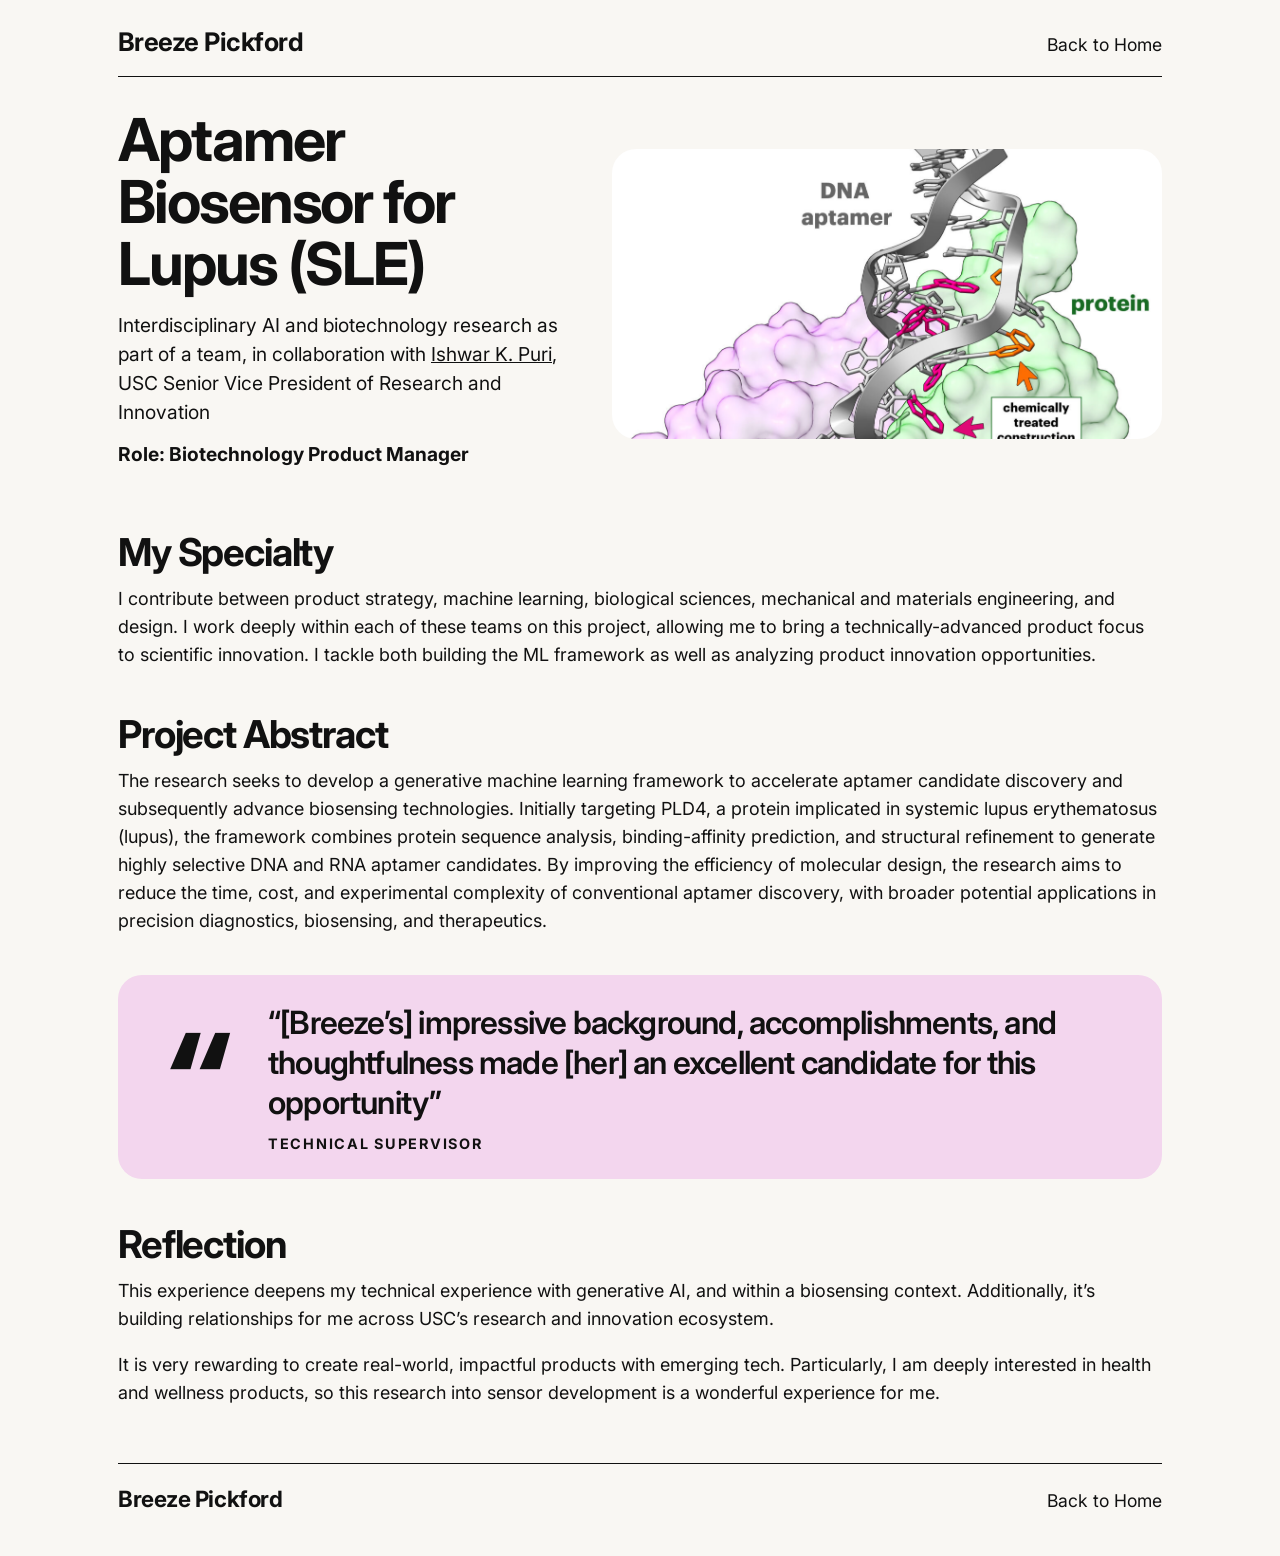
==== commit 536bd8b5: "role clarification" ====
--- a/aptamer.html
+++ b/aptamer.html
@@ -11,7 +11,7 @@
 <section class="hero">
 <div><h1>Aptamer Biosensor for Lupus (SLE)</h1>
 <p>Interdisciplinary AI and biotechnology research as part of a team, in collaboration with <a href="https://en.wikipedia.org/wiki/Ishwar_Puri">Ishwar K. Puri</a>, USC Senior Vice President of Research and Innovation</p>
-<p class="meta">Role: Biotechnology Researcher &amp; Product Analyst</p></div>
+<p class="meta">Role: Biotechnology Product Manager</p></div>
 <figure><img src="images/aptamer-hero.jpg" alt="3D rendering of a DNA aptamer binding a protein"></figure>
 </section>
 
